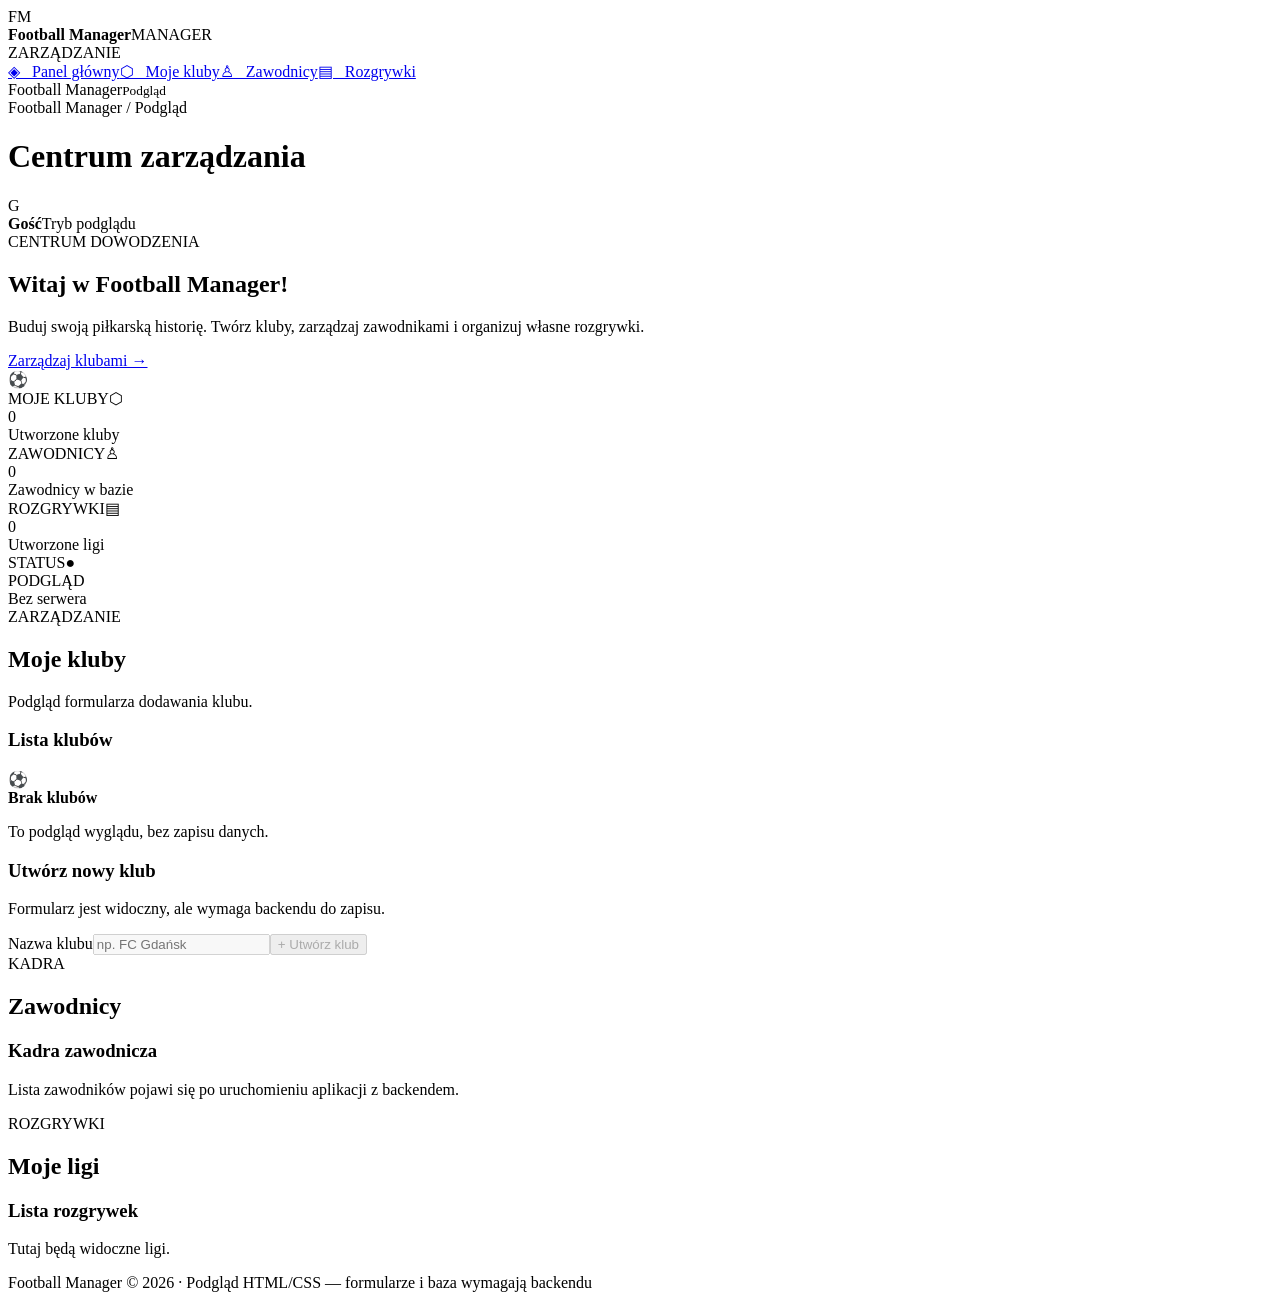
==== index.html @ f15c5723 "Add files via upload" ====
<!DOCTYPE html>
<html lang="pl">
<head><meta charset="UTF-8"><meta name="viewport" content="width=device-width, initial-scale=1.0"><title>Football Manager — podgląd</title><link rel="stylesheet" href="static/style.css"></head>
<body class="dashboard-page">
<div class="app-layout">
<aside class="sidebar"><div class="brand"><div class="brand-icon">FM</div><div><strong>Football Manager</strong><span>MANAGER</span></div></div><div class="menu-label">ZARZĄDZANIE</div><nav class="sidebar-nav"><a class="active" href="#overview">◈ &nbsp; Panel główny</a><a href="#clubs">⬡ &nbsp; Moje kluby</a><a href="#players">♙ &nbsp; Zawodnicy</a><a href="#leagues">▤ &nbsp; Rozgrywki</a></nav><div class="sidebar-bottom"><div class="online-dot"></div><span>Football Manager</span><small>Podgląd</small></div></aside>
<div class="main-area"><header class="topbar"><div><span class="breadcrumb">Football Manager / Podgląd</span><h1>Centrum zarządzania</h1></div><div class="user-area"><div class="user-avatar">G</div><div class="user-details"><strong>Gość</strong><span>Tryb podglądu</span></div></div></header>
<main class="content"><section class="welcome-banner" id="overview"><div><span class="eyebrow">CENTRUM DOWODZENIA</span><h2>Witaj w Football Manager!</h2><p>Buduj swoją piłkarską historię. Twórz kluby, zarządzaj zawodnikami i organizuj własne rozgrywki.</p><a class="primary-link" href="#clubs">Zarządzaj klubami →</a></div><div class="banner-art">⚽</div></section>
<section class="stats-grid"><div class="stat-card"><div class="stat-top"><span>MOJE KLUBY</span><span class="stat-icon">⬡</span></div><div class="stat-value">0</div><div class="stat-footer">Utworzone kluby</div></div><div class="stat-card"><div class="stat-top"><span>ZAWODNICY</span><span class="stat-icon">♙</span></div><div class="stat-value">0</div><div class="stat-footer">Zawodnicy w bazie</div></div><div class="stat-card"><div class="stat-top"><span>ROZGRYWKI</span><span class="stat-icon">▤</span></div><div class="stat-value">0</div><div class="stat-footer">Utworzone ligi</div></div><div class="stat-card"><div class="stat-top"><span>STATUS</span><span class="stat-icon">●</span></div><div class="stat-value status-value">PODGLĄD</div><div class="stat-footer">Bez serwera</div></div></section>
<section class="section-block" id="clubs"><div class="section-heading"><div><span class="section-tag">ZARZĄDZANIE</span><h2>Moje kluby</h2><p>Podgląd formularza dodawania klubu.</p></div></div><div class="two-columns"><div class="content-card"><h3>Lista klubów</h3><div class="empty-state"><div>⚽</div><strong>Brak klubów</strong><p>To podgląd wyglądu, bez zapisu danych.</p></div></div><div class="content-card"><h3>Utwórz nowy klub</h3><p class="card-description">Formularz jest widoczny, ale wymaga backendu do zapisu.</p><label for="club-name">Nazwa klubu</label><input id="club-name" placeholder="np. FC Gdańsk" disabled><button class="primary-button" type="button" disabled>+ Utwórz klub</button></div></div></section>
<section class="section-block" id="players"><div class="section-heading"><div><span class="section-tag">KADRA</span><h2>Zawodnicy</h2></div></div><div class="content-card"><h3>Kadra zawodnicza</h3><p class="card-description">Lista zawodników pojawi się po uruchomieniu aplikacji z backendem.</p></div></section>
<section class="section-block" id="leagues"><div class="section-heading"><div><span class="section-tag">ROZGRYWKI</span><h2>Moje ligi</h2></div></div><div class="content-card"><h3>Lista rozgrywek</h3><p class="card-description">Tutaj będą widoczne ligi.</p></div></section>
<footer class="footer">Football Manager © 2026 · Podgląd HTML/CSS — formularze i baza wymagają backendu</footer></main></div></div></body></html>
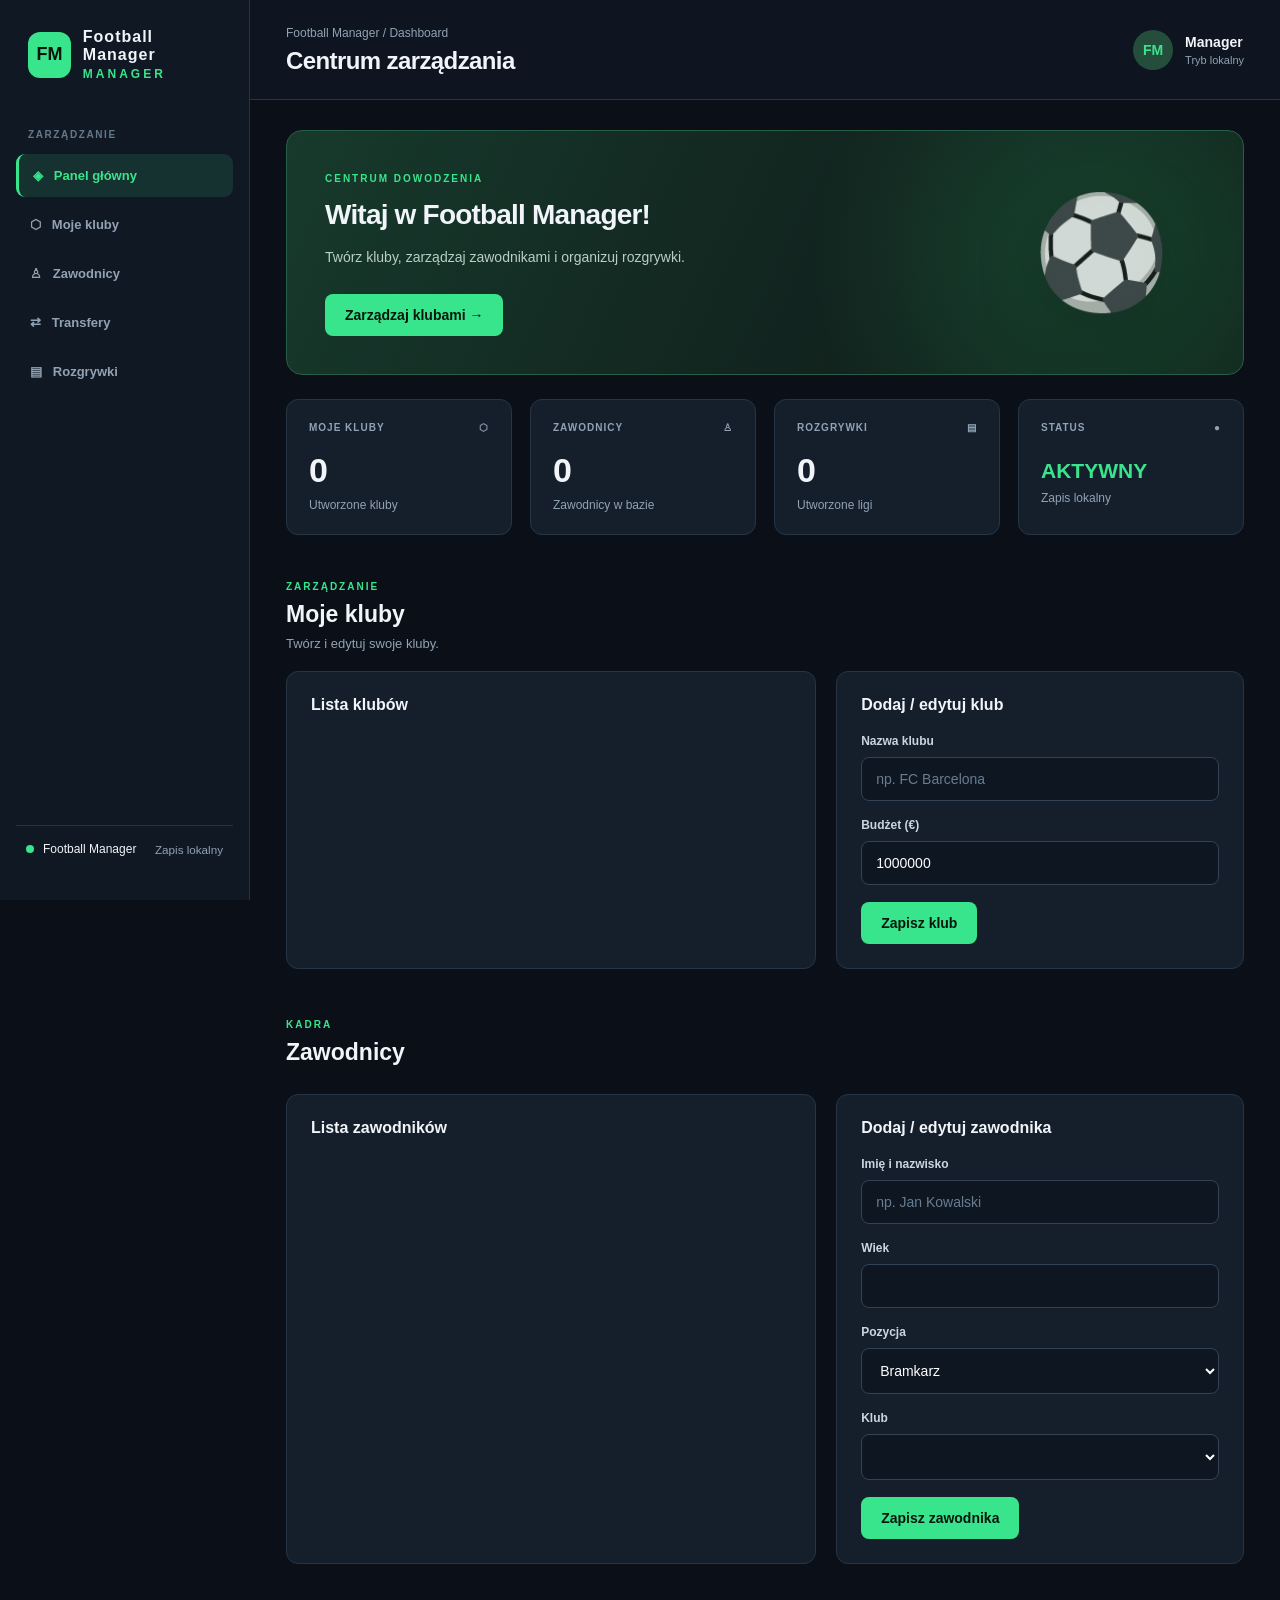
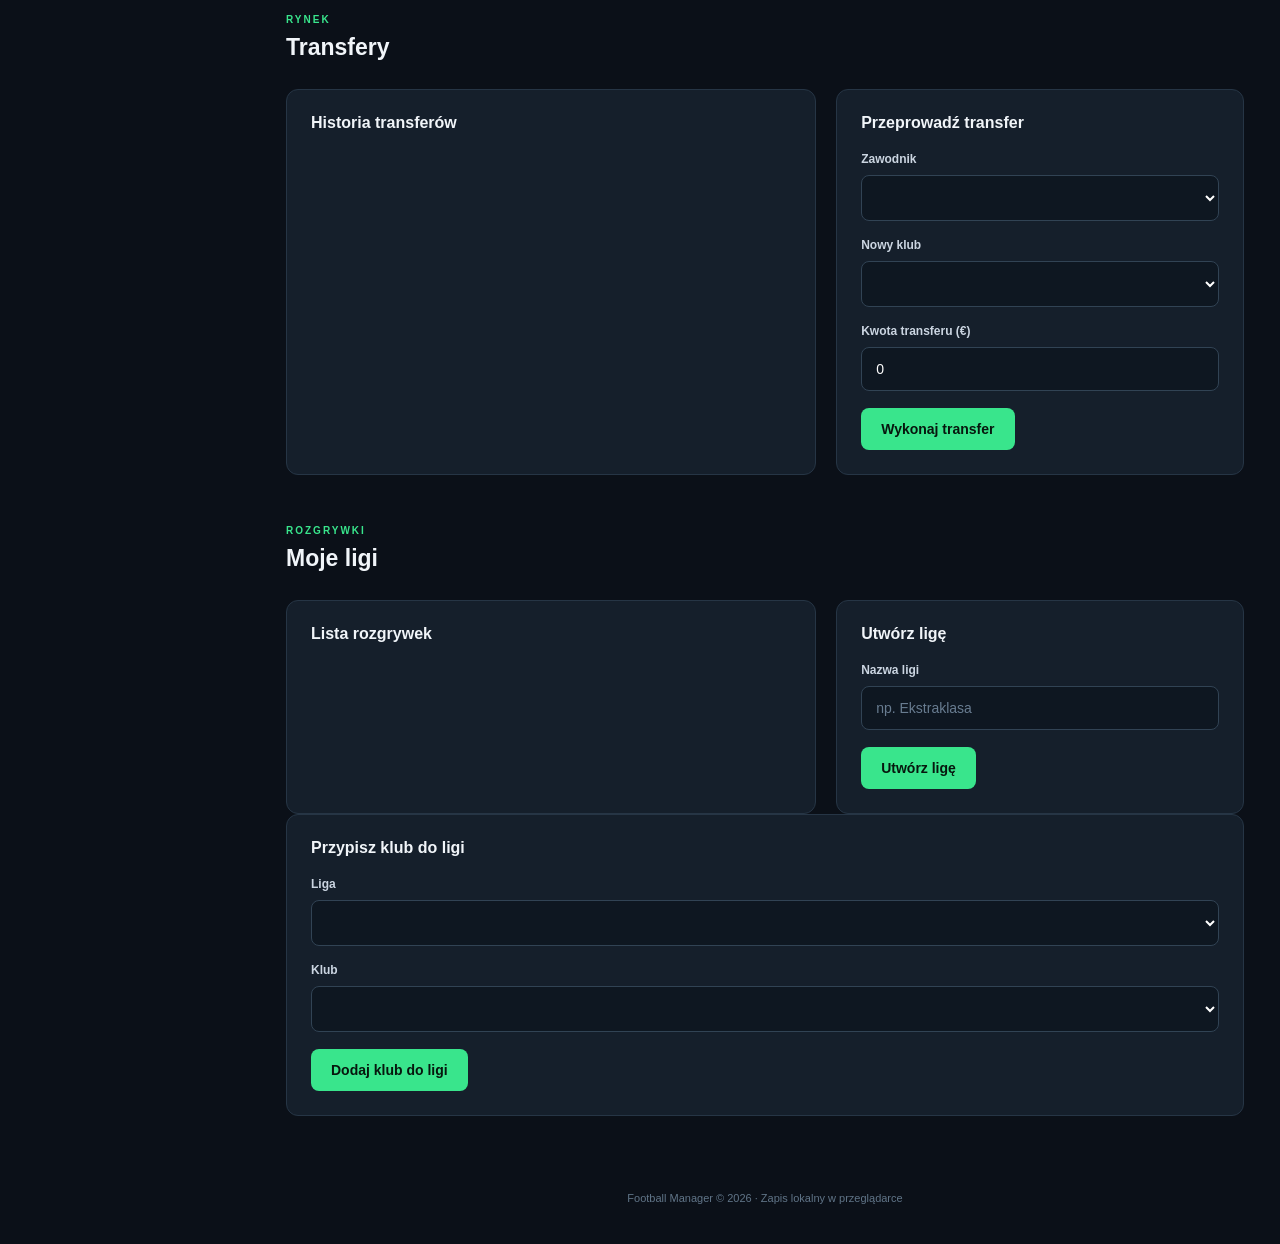
==== commit 299e8285: "Update index.html" ====
--- a/index.html
+++ b/index.html
@@ -1,13 +1,234 @@
+
 <!DOCTYPE html>
 <html lang="pl">
-<head><meta charset="UTF-8"><meta name="viewport" content="width=device-width, initial-scale=1.0"><title>Football Manager — podgląd</title><link rel="stylesheet" href="static/style.css"></head>
+<head>
+<meta charset="UTF-8">
+<meta name="viewport" content="width=device-width, initial-scale=1.0">
+<title>Football Manager</title>
+<link rel="stylesheet" href="static/style.css">
+<script src="static/app.js" defer></script>
+</head>
+
 <body class="dashboard-page">
 <div class="app-layout">
-<aside class="sidebar"><div class="brand"><div class="brand-icon">FM</div><div><strong>Football Manager</strong><span>MANAGER</span></div></div><div class="menu-label">ZARZĄDZANIE</div><nav class="sidebar-nav"><a class="active" href="#overview">◈ &nbsp; Panel główny</a><a href="#clubs">⬡ &nbsp; Moje kluby</a><a href="#players">♙ &nbsp; Zawodnicy</a><a href="#leagues">▤ &nbsp; Rozgrywki</a></nav><div class="sidebar-bottom"><div class="online-dot"></div><span>Football Manager</span><small>Podgląd</small></div></aside>
-<div class="main-area"><header class="topbar"><div><span class="breadcrumb">Football Manager / Podgląd</span><h1>Centrum zarządzania</h1></div><div class="user-area"><div class="user-avatar">G</div><div class="user-details"><strong>Gość</strong><span>Tryb podglądu</span></div></div></header>
-<main class="content"><section class="welcome-banner" id="overview"><div><span class="eyebrow">CENTRUM DOWODZENIA</span><h2>Witaj w Football Manager!</h2><p>Buduj swoją piłkarską historię. Twórz kluby, zarządzaj zawodnikami i organizuj własne rozgrywki.</p><a class="primary-link" href="#clubs">Zarządzaj klubami →</a></div><div class="banner-art">⚽</div></section>
-<section class="stats-grid"><div class="stat-card"><div class="stat-top"><span>MOJE KLUBY</span><span class="stat-icon">⬡</span></div><div class="stat-value">0</div><div class="stat-footer">Utworzone kluby</div></div><div class="stat-card"><div class="stat-top"><span>ZAWODNICY</span><span class="stat-icon">♙</span></div><div class="stat-value">0</div><div class="stat-footer">Zawodnicy w bazie</div></div><div class="stat-card"><div class="stat-top"><span>ROZGRYWKI</span><span class="stat-icon">▤</span></div><div class="stat-value">0</div><div class="stat-footer">Utworzone ligi</div></div><div class="stat-card"><div class="stat-top"><span>STATUS</span><span class="stat-icon">●</span></div><div class="stat-value status-value">PODGLĄD</div><div class="stat-footer">Bez serwera</div></div></section>
-<section class="section-block" id="clubs"><div class="section-heading"><div><span class="section-tag">ZARZĄDZANIE</span><h2>Moje kluby</h2><p>Podgląd formularza dodawania klubu.</p></div></div><div class="two-columns"><div class="content-card"><h3>Lista klubów</h3><div class="empty-state"><div>⚽</div><strong>Brak klubów</strong><p>To podgląd wyglądu, bez zapisu danych.</p></div></div><div class="content-card"><h3>Utwórz nowy klub</h3><p class="card-description">Formularz jest widoczny, ale wymaga backendu do zapisu.</p><label for="club-name">Nazwa klubu</label><input id="club-name" placeholder="np. FC Gdańsk" disabled><button class="primary-button" type="button" disabled>+ Utwórz klub</button></div></div></section>
-<section class="section-block" id="players"><div class="section-heading"><div><span class="section-tag">KADRA</span><h2>Zawodnicy</h2></div></div><div class="content-card"><h3>Kadra zawodnicza</h3><p class="card-description">Lista zawodników pojawi się po uruchomieniu aplikacji z backendem.</p></div></section>
-<section class="section-block" id="leagues"><div class="section-heading"><div><span class="section-tag">ROZGRYWKI</span><h2>Moje ligi</h2></div></div><div class="content-card"><h3>Lista rozgrywek</h3><p class="card-description">Tutaj będą widoczne ligi.</p></div></section>
-<footer class="footer">Football Manager © 2026 · Podgląd HTML/CSS — formularze i baza wymagają backendu</footer></main></div></div></body></html>+
+<aside class="sidebar">
+<div class="brand">
+<div class="brand-icon">FM</div>
+<div>
+<strong>Football Manager</strong>
+<span>MANAGER</span>
+</div>
+</div>
+
+<div class="menu-label">ZARZĄDZANIE</div>
+<nav class="sidebar-nav">
+<a class="active" href="#overview">◈ &nbsp; Panel główny</a>
+<a href="#clubs">⬡ &nbsp; Moje kluby</a>
+<a href="#players">♙ &nbsp; Zawodnicy</a>
+<a href="#transfers">⇄ &nbsp; Transfery</a>
+<a href="#leagues">▤ &nbsp; Rozgrywki</a>
+</nav>
+
+<div class="sidebar-bottom">
+<div class="online-dot"></div>
+<span>Football Manager</span>
+<small>Zapis lokalny</small>
+</div>
+</aside>
+
+<div class="main-area">
+<header class="topbar">
+<div>
+<span class="breadcrumb">Football Manager / Dashboard</span>
+<h1>Centrum zarządzania</h1>
+</div>
+<div class="user-area">
+<div class="user-avatar">FM</div>
+<div class="user-details">
+<strong>Manager</strong>
+<span>Tryb lokalny</span>
+</div>
+</div>
+</header>
+
+<main class="content">
+
+<section class="welcome-banner" id="overview">
+<div>
+<span class="eyebrow">CENTRUM DOWODZENIA</span>
+<h2>Witaj w Football Manager!</h2>
+<p>Twórz kluby, zarządzaj zawodnikami i organizuj rozgrywki.</p>
+<a class="primary-link" href="#clubs">Zarządzaj klubami →</a>
+</div>
+<div class="banner-art">⚽</div>
+</section>
+
+<section class="stats-grid">
+<div class="stat-card">
+<div class="stat-top"><span>MOJE KLUBY</span><span>⬡</span></div>
+<div class="stat-value" id="clubs-count">0</div>
+<div class="stat-footer">Utworzone kluby</div>
+</div>
+
+<div class="stat-card">
+<div class="stat-top"><span>ZAWODNICY</span><span>♙</span></div>
+<div class="stat-value" id="players-count">0</div>
+<div class="stat-footer">Zawodnicy w bazie</div>
+</div>
+
+<div class="stat-card">
+<div class="stat-top"><span>ROZGRYWKI</span><span>▤</span></div>
+<div class="stat-value" id="leagues-count">0</div>
+<div class="stat-footer">Utworzone ligi</div>
+</div>
+
+<div class="stat-card">
+<div class="stat-top"><span>STATUS</span><span>●</span></div>
+<div class="stat-value status-value">AKTYWNY</div>
+<div class="stat-footer">Zapis lokalny</div>
+</div>
+</section>
+
+<section class="section-block" id="clubs">
+<div class="section-heading">
+<div>
+<span class="section-tag">ZARZĄDZANIE</span>
+<h2>Moje kluby</h2>
+<p>Twórz i edytuj swoje kluby.</p>
+</div>
+</div>
+
+<div class="two-columns">
+<div class="content-card">
+<h3>Lista klubów</h3>
+<div id="clubs-list"></div>
+</div>
+
+<div class="content-card">
+<h3>Dodaj / edytuj klub</h3>
+<form id="club-form">
+<input type="hidden" id="club-edit-id">
+<label for="club-name">Nazwa klubu</label>
+<input id="club-name" required maxlength="80" placeholder="np. FC Barcelona">
+<label for="club-budget">Budżet (€)</label>
+<input id="club-budget" type="number" min="0" step="1" required value="1000000">
+<button class="primary-button" type="submit">Zapisz klub</button>
+<button type="button" id="club-cancel" hidden>Anuluj edycję</button>
+</form>
+</div>
+</div>
+</section>
+
+<section class="section-block" id="players">
+<div class="section-heading">
+<div>
+<span class="section-tag">KADRA</span>
+<h2>Zawodnicy</h2>
+</div>
+</div>
+
+<div class="two-columns">
+<div class="content-card">
+<h3>Lista zawodników</h3>
+<div id="players-list"></div>
+</div>
+
+<div class="content-card">
+<h3>Dodaj / edytuj zawodnika</h3>
+<form id="player-form">
+<input type="hidden" id="player-edit-id">
+<label for="player-name">Imię i nazwisko</label>
+<input id="player-name" required maxlength="80" placeholder="np. Jan Kowalski">
+<label for="player-age">Wiek</label>
+<input id="player-age" type="number" min="15" max="50" required>
+<label for="player-position">Pozycja</label>
+<select id="player-position" required>
+<option>Bramkarz</option>
+<option>Obrońca</option>
+<option>Pomocnik</option>
+<option>Napastnik</option>
+</select>
+<label for="player-club">Klub</label>
+<select id="player-club" required></select>
+<button class="primary-button" type="submit">Zapisz zawodnika</button>
+<button type="button" id="player-cancel" hidden>Anuluj edycję</button>
+</form>
+</div>
+</div>
+</section>
+
+<section class="section-block" id="transfers">
+<div class="section-heading">
+<div>
+<span class="section-tag">RYNEK</span>
+<h2>Transfery</h2>
+</div>
+</div>
+
+<div class="two-columns">
+<div class="content-card">
+<h3>Historia transferów</h3>
+<div id="transfers-list"></div>
+</div>
+
+<div class="content-card">
+<h3>Przeprowadź transfer</h3>
+<form id="transfer-form">
+<label for="transfer-player">Zawodnik</label>
+<select id="transfer-player" required></select>
+<label for="transfer-club">Nowy klub</label>
+<select id="transfer-club" required></select>
+<label for="transfer-fee">Kwota transferu (€)</label>
+<input id="transfer-fee" type="number" min="0" step="1" required value="0">
+<button class="primary-button" type="submit">Wykonaj transfer</button>
+</form>
+</div>
+</div>
+</section>
+
+<section class="section-block" id="leagues">
+<div class="section-heading">
+<div>
+<span class="section-tag">ROZGRYWKI</span>
+<h2>Moje ligi</h2>
+</div>
+</div>
+
+<div class="two-columns">
+<div class="content-card">
+<h3>Lista rozgrywek</h3>
+<div id="leagues-list"></div>
+</div>
+
+<div class="content-card">
+<h3>Utwórz ligę</h3>
+<form id="league-form">
+<label for="league-name">Nazwa ligi</label>
+<input id="league-name" required maxlength="80" placeholder="np. Ekstraklasa">
+<button class="primary-button" type="submit">Utwórz ligę</button>
+</form>
+</div>
+</div>
+
+<div class="content-card">
+<h3>Przypisz klub do ligi</h3>
+<form id="league-club-form">
+<label for="league-select">Liga</label>
+<select id="league-select" required></select>
+<label for="league-club">Klub</label>
+<select id="league-club" required></select>
+<button class="primary-button" type="submit">Dodaj klub do ligi</button>
+</form>
+</div>
+</section>
+
+<footer class="footer">
+Football Manager © 2026 · Zapis lokalny w przeglądarce
+</footer>
+
+</main>
+</div>
+</div>
+</body>
+</html>
--- a/static/style.css
+++ b/static/style.css
@@ -0,0 +1,371 @@
+
+/* Football Manager */
+@import url("https://fonts.googleapis.com/css2?family=Inter:wght@400;500;600;700;800&display=swap");
+:root {
+    --background: #0b1018; --sidebar: #101823; --card: #151f2b; --card-hover: #1b2937;
+    --border: #263545; --green: #39e58c; --green-dark: #1f9e60; --text: #f1f5f9;
+    --muted: #91a2b4;
+}
+* { margin: 0; padding: 0; box-sizing: border-box; }
+html { scroll-behavior: smooth; }
+body {
+    background: var(--background); color: var(--text); font-family: "Inter", Arial, sans-serif; font-size: 14px;
+}
+a { color: inherit; text-decoration: none; }
+button, input, select { font: inherit; }
+.app-layout { display: flex; min-height: 100vh; }
+.sidebar {
+    width: 250px; min-width: 250px; background: var(--sidebar); border-right: 1px solid var(--border);
+    padding: 28px 16px; display: flex; flex-direction: column; position: sticky;
+    top: 0; height: 100vh;
+}
+.brand {
+    display: flex; align-items: center; gap: 12px; padding: 0 12px;
+    margin-bottom: 48px;
+}
+.brand-icon {
+    width: 46px; height: 46px; background: var(--green); color: #07130d;
+    border-radius: 12px; display: grid; place-items: center; font-size: 18px;
+    font-weight: 800;
+}
+.brand strong { display: block; font-size: 16px; letter-spacing: 1px; }
+.brand span {
+    display: block; color: var(--green); font-size: 12px; font-weight: 700;
+    letter-spacing: 3px; margin-top: 3px;
+}
+.menu-label {
+    color: #64788b; font-size: 10px; font-weight: 800; letter-spacing: 1.6px;
+    margin: 0 12px 14px;
+}
+.sidebar-nav {
+    display: flex; flex-direction: column; gap: 6px; margin-bottom: 36px;
+}
+.sidebar-nav a,
+.disabled-link {
+    display: flex; align-items: center; padding: 14px; border-radius: 9px;
+    color: var(--muted); font-size: 13px; font-weight: 600;
+}
+.sidebar-nav a:hover { background: var(--card-hover); color: white; }
+.sidebar-nav a.active { background: rgba(57, 229, 140, 0.12); color: var(--green); border-left: 3px solid var(--green); }
+.disabled-link { opacity: 0.55; cursor: default; justify-content: space-between; }
+.disabled-link small { font-size: 9px; }
+.sidebar-bottom {
+    margin-top: auto; padding: 16px 10px; border-top: 1px solid var(--border); display: flex;
+    align-items: center; gap: 9px; flex-wrap: wrap;
+}
+.online-dot {
+    width: 8px; height: 8px; background: var(--green); border-radius: 50%;
+}
+.sidebar-bottom span { font-size: 12px; }
+.sidebar-bottom small { color: var(--muted); margin-left: auto; }
+.main-area { flex: 1; min-width: 0; }
+.topbar {
+    min-height: 100px; padding: 22px 36px; border-bottom: 1px solid var(--border); display: flex;
+    justify-content: space-between; align-items: center; gap: 20px; background: #0e1520;
+}
+.breadcrumb { color: var(--muted); font-size: 12px; }
+.topbar h1 { font-size: 24px; margin-top: 7px; letter-spacing: -0.6px; }
+.user-area { display: flex; align-items: center; gap: 12px; }
+.user-avatar {
+    width: 40px; height: 40px; border-radius: 50%; background: #254d3c;
+    color: var(--green); display: grid; place-items: center; font-weight: 800;
+}
+.user-details strong,
+.user-details span { display: block; }
+.user-details span { color: var(--muted); font-size: 11px; margin-top: 4px; }
+.logout-btn {
+    padding: 10px 14px; border: 1px solid var(--border); border-radius: 8px; color: var(--muted);
+    margin-left: 12px;
+}
+.logout-btn:hover { color: white; border-color: var(--green); }
+.content { padding: 30px 36px; max-width: 1600px; margin: auto; }
+.welcome-banner {
+    background: radial-gradient(circle at 85% 50%, rgba(57,229,140,.18), transparent 35%),
+        linear-gradient(115deg, #173a2c, #12241f 55%, #102019); border: 1px solid #285e45; border-radius: 16px; padding: 38px;
+    display: flex; justify-content: space-between; align-items: center; overflow: hidden;
+    margin-bottom: 24px;
+}
+.eyebrow,
+.section-tag {
+    color: var(--green); font-size: 10px; letter-spacing: 2px; font-weight: 800;
+}
+.welcome-banner h2 { font-size: 28px; margin: 14px 0; letter-spacing: -0.8px; }
+.welcome-banner p { color: #b9cfc3; max-width: 520px; line-height: 1.8; }
+.primary-link {
+    display: inline-block; background: var(--green); color: #07170e; padding: 13px 20px;
+    border-radius: 8px; font-weight: 800; margin-top: 24px;
+}
+.primary-link:hover,
+.primary-button:hover { background: #72f4ad; }
+.banner-art {
+    font-size: 110px; opacity: 0.8; padding: 0 35px; filter: drop-shadow(0 15px 35px rgba(0,0,0,.3));
+}
+.stats-grid {
+    display: grid; grid-template-columns: repeat(4, 1fr); gap: 18px; margin-bottom: 42px;
+}
+.stat-card,
+.content-card { background: var(--card); border: 1px solid var(--border); border-radius: 12px; }
+.stat-card { padding: 22px; }
+.stat-top {
+    display: flex; align-items: center; justify-content: space-between; color: var(--muted);
+    font-size: 10px; letter-spacing: 1px; font-weight: 700;
+}
+.stat-icon { color: var(--green); font-size: 22px; }
+.stat-value { font-size: 34px; font-weight: 800; margin: 18px 0 8px; }
+.status-value { color: var(--green); font-size: 21px; margin-top: 26px; }
+.stat-footer { color: var(--muted); font-size: 12px; }
+.section-block { margin-bottom: 46px; scroll-margin-top: 24px; }
+.section-heading {
+    display: flex; justify-content: space-between; align-items: center; margin-bottom: 20px;
+}
+.section-heading h2 { font-size: 23px; margin: 8px 0; }
+.section-heading p { color: var(--muted); font-size: 13px; }
+.count-badge {
+    background: #1c342a; border: 1px solid #315d45; color: var(--green); padding: 9px 13px;
+    border-radius: 30px; font-size: 11px; font-weight: 700;
+}
+.two-columns { display: grid; grid-template-columns: 1.3fr 1fr; gap: 20px; }
+.content-card { padding: 24px; min-width: 0; }
+.content-card h3 { font-size: 16px; margin-bottom: 20px; }
+.card-description { color: var(--muted); margin-bottom: 22px; line-height: 1.7; }
+.club-row,
+.league-row {
+    display: flex; align-items: center; gap: 14px; padding: 16px 0;
+    border-bottom: 1px solid var(--border);
+}
+.club-row:last-child,
+.league-row:last-child { border-bottom: none; }
+.club-logo,
+.league-icon {
+    width: 44px; height: 44px; flex-shrink: 0; background: #263e35;
+    border: 1px solid #3a6750; color: var(--green); border-radius: 10px; display: grid;
+    place-items: center; font-size: 20px; font-weight: 800;
+}
+.club-info { flex: 1; min-width: 0; }
+.club-info strong,
+.club-info span,
+.club-budget strong,
+.club-budget span,
+.league-row strong,
+.league-row span { display: block; }
+.club-info span,
+.club-budget span,
+.league-row span { color: var(--muted); font-size: 11px; margin-top: 6px; }
+.club-budget { text-align: right; }
+.club-budget strong { color: var(--green); font-size: 13px; }
+.empty-state { text-align: center; padding: 35px 15px; color: var(--muted); }
+.empty-state div { font-size: 38px; margin-bottom: 15px; }
+.empty-state strong { display: block; color: white; margin-bottom: 8px; }
+label {
+    display: block; font-size: 12px; color: #cbd5e1; font-weight: 600;
+    margin-bottom: 9px;
+}
+input,
+select {
+    width: 100%; background: #0e1721; border: 1px solid #314354; color: white;
+    border-radius: 8px; padding: 13px 14px; margin-bottom: 17px; outline: none;
+}
+input:focus,
+select:focus { border-color: var(--green); box-shadow: 0 0 0 3px rgba(57,229,140,.1); }
+input::placeholder { color: #687c90; }
+.primary-button {
+    background: var(--green); color: #07170e; border: none; border-radius: 8px;
+    padding: 13px 20px; font-weight: 800; cursor: pointer;
+}
+.form-card { margin-top: 20px; }
+.form-grid { display: grid; grid-template-columns: repeat(2, 1fr); gap: 0 20px; }
+.text-link { color: var(--green); }
+.table-scroll { overflow-x: auto; }
+.players-table { width: 100%; border-collapse: collapse; text-align: left; }
+.players-table th {
+    background: #101a25; color: #8297a9; font-size: 10px; letter-spacing: 1px;
+    padding: 16px; white-space: nowrap;
+}
+.players-table td {
+    border-bottom: 1px solid var(--border); padding: 15px 16px; color: #d6e1ea; font-size: 12px;
+}
+.players-table tbody tr:hover { background: #1b2937; }
+.player-cell {
+    display: flex; align-items: center; gap: 12px; min-width: 150px;
+}
+.player-avatar {
+    width: 36px; height: 36px; flex-shrink: 0; background: #2a3e51;
+    border-radius: 9px; display: grid; place-items: center; font-weight: 800;
+    color: #b8d8ed;
+}
+.position-badge {
+    background: #26374c; color: #a9d2fa; padding: 6px 10px; border-radius: 5px;
+    font-weight: 800;
+}
+.rating-badge {
+    background: #214b36; color: var(--green); padding: 7px 10px; border-radius: 6px;
+    font-weight: 800;
+}
+.delete-button {
+    background: rgba(239,68,68,.12); color: #ff8585; border: 1px solid rgba(239,68,68,.25); padding: 8px 12px;
+    border-radius: 6px; cursor: pointer;
+}
+.delete-button:hover { background: rgba(239,68,68,.25); }
+.table-empty { text-align: center; color: var(--muted) !important; padding: 30px !important; }
+.league-row > div:nth-child(2) { flex: 1; }
+.league-status { color: var(--green) !important; font-size: 11px; }
+.footer {
+    color: #607487; text-align: center; padding: 30px 0 10px; font-size: 11px;
+}
+.login-box {
+    background: var(--card); border: 1px solid var(--border); width: 90%; max-width: 420px;
+    margin: 90px auto; padding: 36px; border-radius: 16px; text-align: center;
+}
+.login-box h1 { color: var(--green); font-size: 25px; margin-bottom: 20px; }
+.login-box h2 { margin-bottom: 28px; }
+.login-box button {
+    width: 100%; padding: 14px; background: var(--green); border: none;
+    border-radius: 8px; color: #07170e; font-weight: 800; cursor: pointer;
+}
+.login-box p { color: var(--muted); margin-top: 20px; }
+.login-box a { color: var(--green); }
+.message { color: #ffd166 !important; margin-bottom: 15px; }
+.form-feedback {
+    background: #1c4431; border: 1px solid #285e45; color: var(--green);
+    padding: 12px 16px; border-radius: 8px; margin-bottom: 20px;
+}
+.form-feedback:empty { display: none; }
+.form-feedback.is-error {
+    background: rgba(239,68,68,.12); border-color: rgba(239,68,68,.4); color: #ff8585;
+}
+button:disabled { opacity: .65; cursor: wait; }
+@media (max-width: 1100px) {
+    .stats-grid { grid-template-columns: repeat(2, 1fr); }
+    .two-columns { grid-template-columns: 1fr; }
+}
+@media (max-width: 800px) {
+    .app-layout { display: block; }
+    .sidebar {
+        position: relative; width: 100%; height: auto; min-width: 0;
+        padding: 18px;
+    }
+    .brand { margin-bottom: 20px; }
+    .sidebar-nav { flex-direction: row; flex-wrap: wrap; margin-bottom: 15px; }
+    .sidebar-bottom,
+    .disabled-link { display: none; }
+    .topbar { padding: 20px; }
+    .content { padding: 20px; }
+    .banner-art { display: none; }
+}
+@media (max-width: 550px) {
+    .stats-grid,
+    .form-grid { grid-template-columns: 1fr; }
+    .topbar { flex-direction: column; align-items: flex-start; }
+    .welcome-banner { padding: 25px; }
+    .welcome-banner h2 { font-size: 23px; }
+    .section-heading { align-items: flex-start; gap: 10px; }
+    .count-badge { white-space: nowrap; }
+}
+.admin-page { background: #0b1018; color: #f1f5f9; }
+.admin-layout { display: flex; min-height: 100vh; }
+.admin-sidebar {
+    width: 255px; min-width: 255px; background: #101823; border-right: 1px solid #263545;
+    padding: 30px 18px; display: flex; flex-direction: column; position: sticky;
+    top: 0; height: 100vh;
+}
+.admin-logo {
+    display: flex; align-items: center; gap: 12px; margin-bottom: 50px;
+}
+.admin-logo-icon {
+    background: #39e58c; color: #08140e; width: 46px; height: 46px;
+    border-radius: 12px; display: grid; place-items: center; font-weight: 800;
+    font-size: 18px;
+}
+.admin-logo strong { display: block; font-size: 15px; letter-spacing: 1px; }
+.admin-logo span {
+    display: block; color: #39e58c; font-size: 10px; letter-spacing: 2px;
+    margin-top: 5px;
+}
+.admin-menu-title {
+    color: #64788b; font-size: 10px; letter-spacing: 2px; font-weight: 800;
+    margin-bottom: 15px;
+}
+.admin-navigation { display: flex; flex-direction: column; gap: 7px; }
+.admin-navigation a {
+    padding: 15px; border-radius: 9px; color: #91a2b4; font-size: 13px;
+    font-weight: 600; transition: 0.2s;
+}
+.admin-navigation a:hover { background: #1c342a; color: #39e58c; }
+.admin-sidebar-bottom {
+    margin-top: auto; border-top: 1px solid #263545; padding-top: 20px; display: flex;
+    flex-direction: column; gap: 18px;
+}
+.admin-sidebar-bottom a { color: #91a2b4; font-size: 13px; }
+.admin-sidebar-bottom a:hover { color: #39e58c; }
+.admin-main { flex: 1; min-width: 0; }
+.admin-topbar {
+    background: #0e1520; border-bottom: 1px solid #263545; padding: 28px 38px; display: flex;
+    justify-content: space-between; align-items: center; gap: 20px;
+}
+.admin-topbar span { color: #91a2b4; font-size: 11px; letter-spacing: 1px; }
+.admin-topbar h1 { font-size: 25px; margin-top: 9px; }
+.admin-account { display: flex; align-items: center; gap: 12px; }
+.admin-account strong { font-size: 13px; }
+.admin-role {
+    background: #1c4431; color: #39e58c !important; padding: 7px 11px; border-radius: 6px;
+    font-size: 10px !important; font-weight: 800;
+}
+.admin-content { max-width: 1450px; margin: auto; padding: 35px 38px; }
+.admin-welcome {
+    background: linear-gradient(115deg, #173a2c, #11241d); border: 1px solid #285e45; border-radius: 15px; padding: 35px;
+    margin-bottom: 25px;
+}
+.admin-welcome span {
+    color: #39e58c; font-size: 10px; letter-spacing: 2px; font-weight: 800;
+}
+.admin-welcome h2 { font-size: 27px; margin: 13px 0; }
+.admin-welcome p { color: #b9cfc3; line-height: 1.8; }
+.admin-stats {
+    display: grid; grid-template-columns: repeat(3, 1fr); gap: 20px; margin-bottom: 35px;
+}
+.admin-stat {
+    background: #151f2b; border: 1px solid #263545; border-radius: 12px; padding: 25px;
+}
+.admin-stat span {
+    color: #91a2b4; font-size: 11px; font-weight: 700; letter-spacing: 1px;
+}
+.admin-stat strong { display: block; font-size: 36px; margin: 18px 0 8px; }
+.admin-stat small { color: #91a2b4; }
+.admin-card {
+    background: #151f2b; border: 1px solid #263545; border-radius: 12px; padding: 28px;
+    margin-bottom: 25px; scroll-margin-top: 25px;
+}
+.admin-section-heading { margin-bottom: 25px; }
+.admin-section-heading span {
+    color: #39e58c; font-size: 10px; letter-spacing: 1.5px; font-weight: 800;
+}
+.admin-section-heading h2 { font-size: 21px; margin: 10px 0; }
+.admin-section-heading p { color: #91a2b4; font-size: 13px; }
+.admin-edit-row {
+    display: grid; grid-template-columns: 2fr 1fr auto; align-items: end; gap: 18px;
+    padding: 20px 0; border-bottom: 1px solid #263545;
+}
+.admin-edit-row:last-child { border-bottom: none; }
+.admin-edit-row input { margin-bottom: 0; }
+.admin-edit-row small { display: block; color: #91a2b4; margin-top: 8px; }
+.admin-edit-row button { min-height: 44px; }
+.admin-alert {
+    background: #1c4431; border: 1px solid #285e45; color: #39e58c; padding: 15px 20px;
+    border-radius: 9px; margin-bottom: 25px;
+}
+.admin-empty { color: #91a2b4; padding: 25px 0; }
+@media (max-width: 850px) {
+    .admin-layout { display: block; }
+    .admin-sidebar {
+        width: 100%; height: auto; position: relative; min-width: 0;
+    }
+    .admin-logo { margin-bottom: 20px; }
+    .admin-sidebar-bottom { margin-top: 20px; }
+    .admin-content { padding: 20px; }
+    .admin-topbar { padding: 22px; }
+}
+@media (max-width: 600px) {
+    .admin-stats,
+    .admin-edit-row { grid-template-columns: 1fr; }
+    .admin-topbar { flex-direction: column; align-items: flex-start; }
+}
